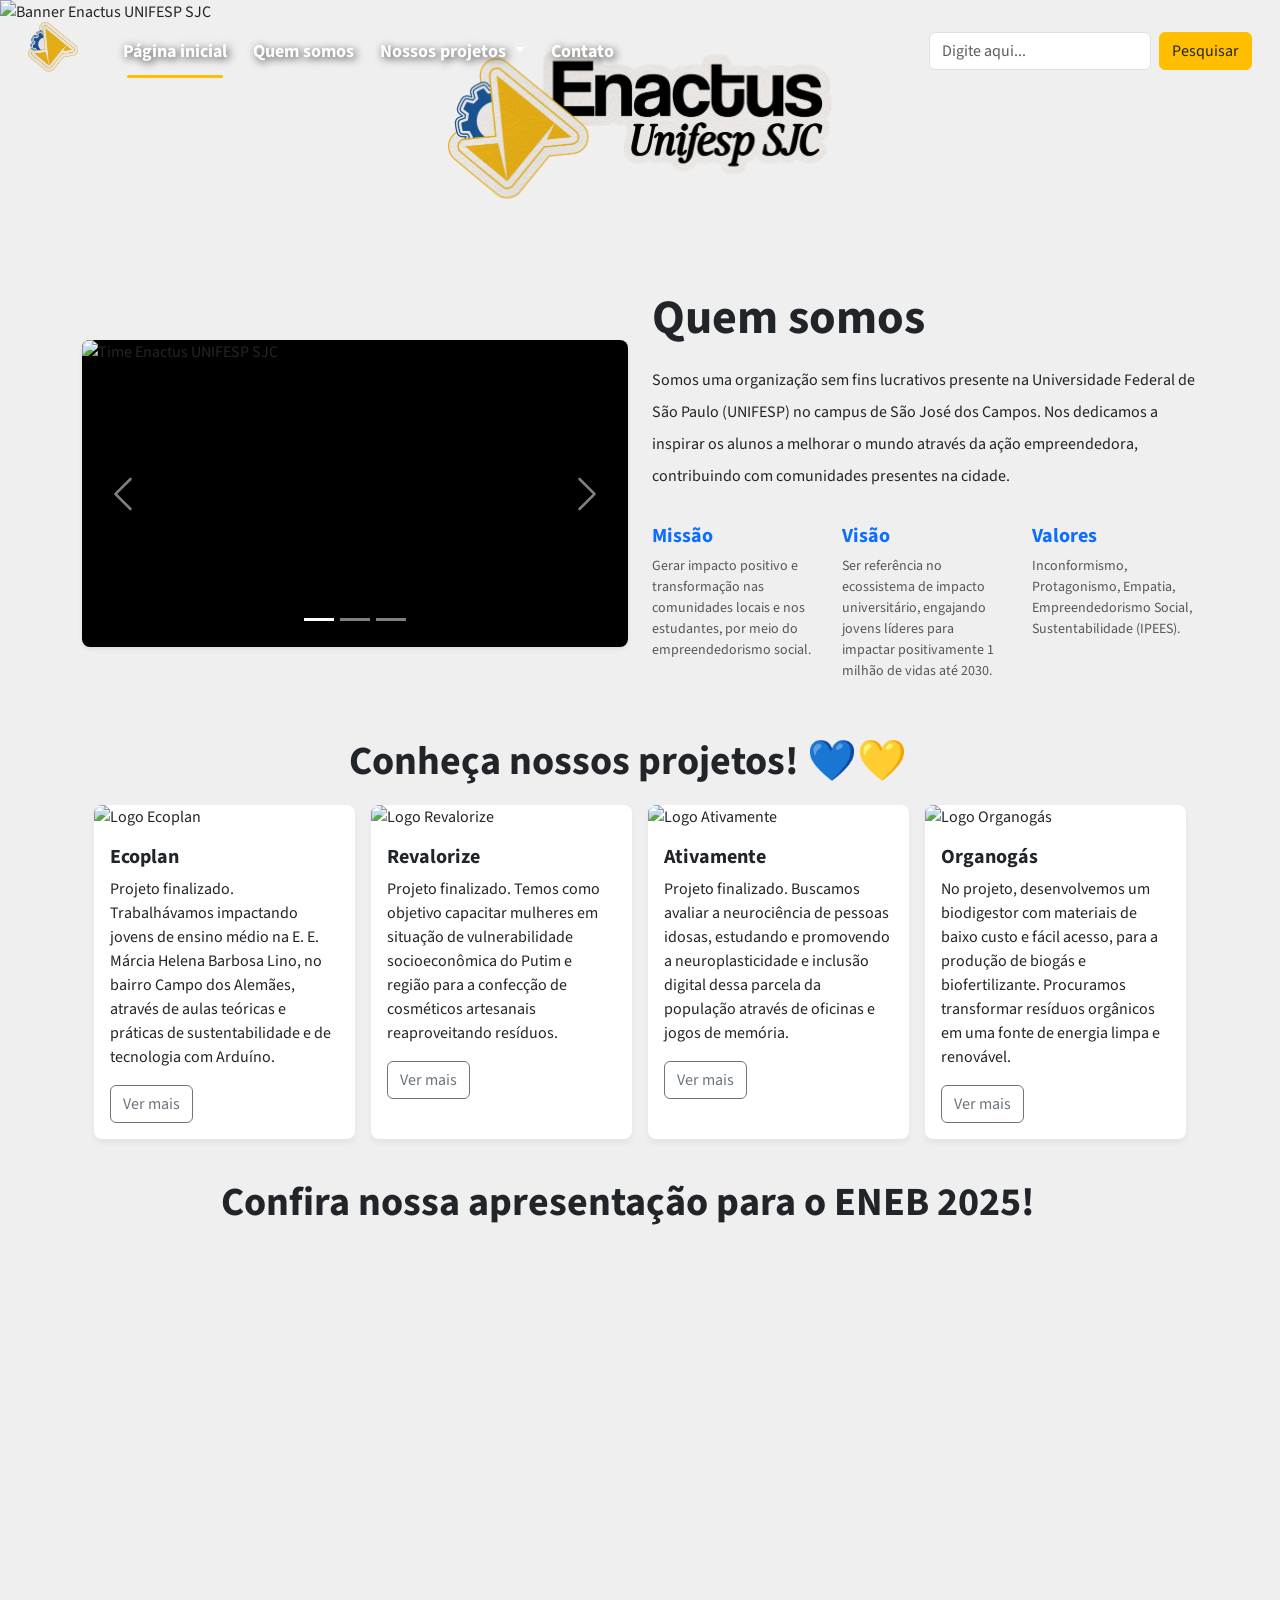
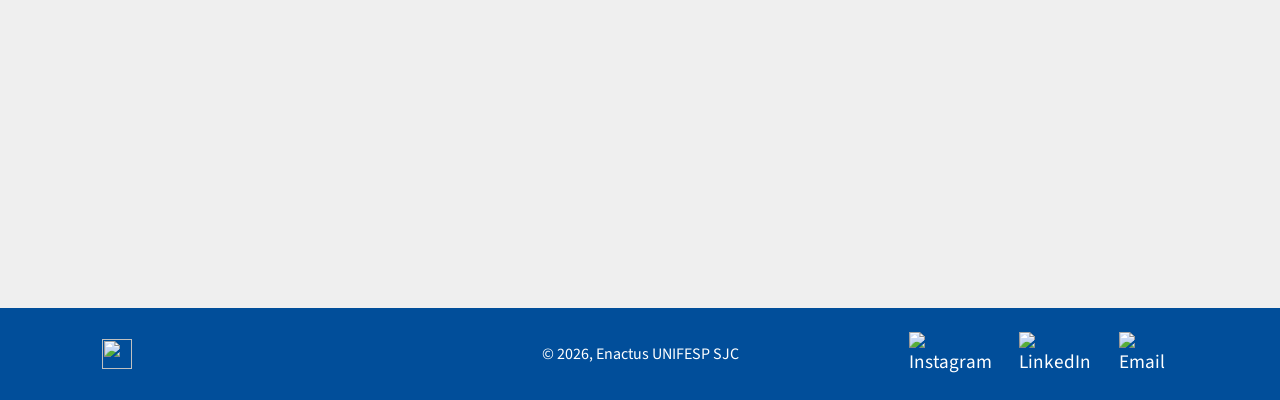
==== index.html @ bd48437e "atualizações site (logos); ajustes pag quem somos" ====
<!DOCTYPE html>
<html lang="pt">

<head>
  <meta charset="UTF-8" />
  <meta name="viewport" content="width=device-width, initial-scale=1.0" />
  <title>Enactus UNIFESP SJC</title>
  <link rel="icon" type="image/x-icon" href="imagens/icon.ico" />

  <meta name="description"
    content="Somos o time Enactus do campus de São José dos Campos da UNIFESP. Transformamos comunidades através do empreendedorismo social." />
  <meta name="keywords"
    content="Enactus, UNIFESP, São José dos Campos, SJC, empreendedorismo, social, impacto, projeto" />
  <meta property="og:title" content="Enactus UNIFESP SJC" />
  <meta property="og:description"
    content="Transformando comunidades através da ação empreendedora em São José dos Campos." />
  <meta property="og:image" content="" /> <!-- nesse content, coloca alguma imagem, mas no servidor do site -->
  <meta property="og:url" content="" />
  <meta property="og:type" content="website" />

  <link rel="canonical" href="" />
  <link rel="preload" as="image" href="imagens/banner.png" />
  <link rel="preload" as="image" href="imagens/logoamarela_nomebranco.png" />
  <link rel="preconnect" href="https://cdn.jsdelivr.net" />
  <link rel="preconnect" href="https://fonts.googleapis.com" />
  <link rel="preconnect" href="https://fonts.gstatic.com" crossorigin />

  <link href="https://cdn.jsdelivr.net/npm/bootstrap@5.3.8/dist/css/bootstrap.min.css" rel="stylesheet"
    integrity="sha384-sRIl4kxILFvY47J16cr9ZwB07vP4J8+LH7qKQnuqkuIAvNWLzeN8tE5YBujZqJLB" crossorigin="anonymous" />
  <link rel="stylesheet" href="style.css" />
  <link href="https://fonts.googleapis.com/css?family=Source+Sans+Pro" rel="stylesheet" type="text/css" />
</head>

<body>
  <nav class="navbar navbar-expand-lg navbar-light custom-transparent p-3 fixed-top">
    <div class="container-fluid">
      <a class="navbar-brand" href="index.html">
        <img src="imagens/logoEnactus_notext.png" alt="Enactus UNIFESP SJC" width="50" height="50"
          class="img-fluid d-inline-block align-text-top" />
      </a>

      <button class="navbar-toggler" type="button" data-bs-toggle="collapse" data-bs-target="#navbarNav"
        aria-controls="navbarNav" aria-expanded="false" aria-label="Toggle navigation">
        <span class="navbar-toggler-icon"></span>
      </button>

      <div class="collapse navbar-collapse sombra" id="navbarNav" style="border-radius: 5px; margin-top: 10px;">
        <ul class="navbar-nav ms-3">
          <li class="nav-item">
            <a class="nav-link fw-bold sombra active" href="index.html">Página inicial</a>
          </li>
          <li class="nav-item">
            <a class="nav-link fw-bold sombra" href="quemsomos.html">Quem somos</a>
          </li>
          <li class="nav-item dropdown">
            <a class="nav-link dropdown-toggle fw-bold sombra" id="navbarScrollingDropdown" role="button"
              data-bs-toggle="dropdown" aria-expanded="false">
              Nossos projetos
            </a>
            <ul class="dropdown-menu" aria-labelledby="navbarScrollingDropdown" style="margin-bottom: 10px">
              <li><a class="dropdown-item disabled">ATIVOS</a></li>
              <li>
                <a class="dropdown-item" href="organogas.html">Organogás</a>
              </li>
              <li>
                <hr class="dropdown-divider" />
              </li>
              <li>
                <a class="dropdown-item disabled">FINALIZADOS</a>
              </li>
              <li>
                <a class="dropdown-item" href="ativamente.html">Ativamente</a>
              </li>
              <li>
                <a class="dropdown-item" href="revalorize.html">Revalorize</a>
              </li>
              <li>
                <a class="dropdown-item" href="ecoplan.html">Ecoplan</a>
              </li>
            </ul>
          </li>
          <li class="nav-item">
            <a class="nav-link fw-bold sombra" href="contato.html">Contato</a>
          </li>
        </ul>

        <div class="d-flex mt-3 mt-lg-0 ms-lg-auto search-container">
          <input id="searchInput" class="form-control me-2" type="search" placeholder="Digite aqui..."
            aria-label="Pesquisar" />
          <button id="searchBtn" class="btn btn-warning" type="button">
            Pesquisar
          </button>
        </div>
      </div>
    </div>
  </nav>

  <div class="popup" id="popup">
    <button class="nav-btn" id="prevBtn">&#8593;</button>
    <span class="popup-text" id="popupText">0/0</span>
    <button class="nav-btn" id="nextBtn">&#8595;</button>
    <button class="close-btn" id="closeBtn">&#215;</button>
  </div>

  <div class="image-stack position-relative">
    <img id="banner" src="imagens/banner.png" class="img-fluid" alt="Banner Enactus UNIFESP SJC" />
    <img id="logo-grande" src="imagens/logoEnactus.png" class="img-fluid" />
  </div>

  <div id="content">
    <div class="container conteudo">
      <div class="row align-items-center">
        <div class="col-12 col-lg-6 mb-4 mb-lg-0">
          <div id="carouselExampleCaptions" class="carousel slide" data-bs-ride="carousel">
            <div class="carousel-indicators">
              <button type="button" data-bs-target="#carouselExampleCaptions" data-bs-slide-to="0" class="active"
                aria-current="true" aria-label="Slide 1"></button>
              <button type="button" data-bs-target="#carouselExampleCaptions" data-bs-slide-to="1"
                aria-label="Slide 2"></button>
              <button type="button" data-bs-target="#carouselExampleCaptions" data-bs-slide-to="2"
                aria-label="Slide 3"></button>
            </div>
            <div class="carousel-inner rounded-3 shadow-sm">
              <div class="carousel-item active">
                <img src="imagens/time.jpeg" alt="Time Enactus UNIFESP SJC" class="d-block w-100"
                  style="object-fit: cover; height: 100%" />
              </div>
              <div class="carousel-item">
                <img src="imagens/img-time-02.jpg" class="d-block w-100" alt="..." />
              </div>
              <div class="carousel-item">
                <img src="imagens/img-time-03.jpg" class="d-block w-100" alt="..." />
              </div>
            </div>
            <button class="carousel-control-prev" type="button" data-bs-target="#carouselExampleCaptions"
              data-bs-slide="prev">
              <span class="carousel-control-prev-icon" aria-hidden="true"></span>
              <span class="visually-hidden">Previous</span>
            </button>
            <button class="carousel-control-next" type="button" data-bs-target="#carouselExampleCaptions"
              data-bs-slide="next">
              <span class="carousel-control-next-icon" aria-hidden="true"></span>
              <span class="visually-hidden">Next</span>
            </button>
          </div>
        </div>

        <div class="col-12 col-lg-6">
          <div class="row">
            <h1 class="fw-bold display-5 mb-3">Quem somos</h1>
            <p class="lh-lg">
              Somos uma organização sem fins lucrativos presente na
              Universidade Federal de São Paulo (UNIFESP) no campus de São
              José dos Campos. Nos dedicamos a inspirar os alunos a melhorar o
              mundo através da ação empreendedora, contribuindo com
              comunidades presentes na cidade.
            </p>
          </div>

          <div class="row g-4 pt-3">
            <div class="col-12 col-md-4">
              <h3 class="fw-bold h5 text-primary">Missão</h3>
              <p class="small text-muted">
                Gerar impacto positivo e transformação nas comunidades locais
                e nos estudantes, por meio do empreendedorismo social.
              </p>
            </div>
            <div class="col-12 col-md-4">
              <h3 class="fw-bold h5 text-primary">Visão</h3>
              <p class="small text-muted">
                Ser referência no ecossistema de impacto universitário,
                engajando jovens líderes para impactar positivamente 1 milhão
                de vidas até 2030.
              </p>
            </div>
            <div class="col-12 col-md-4">
              <h3 class="fw-bold h5 text-primary">Valores</h3>
              <p class="small text-muted">
                Inconformismo, Protagonismo, Empatia, Empreendedorismo Social,
                Sustentabilidade (IPEES).
              </p>
            </div>
          </div>
        </div>
      </div>

      <div class="container conteudo">
        <div class="row col-12 text-center" style="padding-bottom: 1%">
          <h1 class="fw-bold">Conheça nossos projetos! 💙💛</h1>
        </div>

        <div class="row gx-3 gy-3">
          <div class="col-sm-3">
            <div class="card h-100">
              <img src="imagens/logoecoplan_comfundo.png" class="card-img-top" alt="Logo Ecoplan" loading="lazy" />
              <div class="card-body">
                <h5 class="card-title fw-bold">Ecoplan</h5>
                <p class="card-text">
                  Projeto finalizado. Trabalhávamos impactando jovens de
                  ensino médio na E. E. Márcia Helena Barbosa Lino, no bairro
                  Campo dos Alemães, através de aulas teóricas e práticas de
                  sustentabilidade e de tecnologia com Arduíno.
                </p>
                <a href="ecoplan.html" class="btn btn-outline-secondary">Ver mais</a>
              </div>
            </div>
          </div>

          <div class="col-sm-3">
            <div class="card h-100">
              <img src="imagens/logoreva_comfundo.png" class="card-img-top" alt="Logo Revalorize" loading="lazy" />
              <div class="card-body">
                <h5 class="card-title fw-bold">Revalorize</h5>
                <p class="card-text">
                  Projeto finalizado. Temos como objetivo capacitar mulheres
                  em situação de vulnerabilidade socioeconômica do Putim e
                  região para a confecção de cosméticos artesanais
                  reaproveitando resíduos.
                </p>
                <a href="revalorize.html" class="btn btn-outline-secondary">Ver mais</a>
              </div>
            </div>
          </div>

          <div class="col-sm-3">
            <div class="card h-100">
              <img src="imagens/logoativa_comfundo.jpg" class="card-img-top" alt="Logo Ativamente" loading="lazy" />
              <div class="card-body">
                <h5 class="card-title fw-bold">Ativamente</h5>
                <p class="card-text">
                  Projeto finalizado. Buscamos avaliar a neurociência de
                  pessoas idosas, estudando e promovendo a neuroplasticidade e
                  inclusão digital dessa parcela da população através de
                  oficinas e jogos de memória.
                </p>
                <a href="ativamente.html" class="btn btn-outline-secondary">Ver mais</a>
              </div>
            </div>
          </div>

          <div class="col-sm-3">
            <div class="card h-100">
              <img src="imagens/logoorgano_comfundo.png" class="card-img-top" alt="Logo Organogás" loading="lazy" />
              <div class="card-body">
                <h5 class="card-title fw-bold">Organogás</h5>
                <p class="card-text">
                  No projeto, desenvolvemos um biodigestor com materiais de
                  baixo custo e fácil acesso, para a produção de biogás e
                  biofertilizante. Procuramos transformar resíduos orgânicos
                  em uma fonte de energia limpa e renovável.
                </p>
                <a href="organogas.html" class="btn btn-outline-secondary">Ver mais</a>
              </div>
            </div>
          </div>
        </div>
      </div>

      <div class="container conteudo">
        <div class="row col-12 text-center" style="padding-bottom: 1%">
          <h1 class="fw-bold">
            Confira nossa apresentação para o ENEB 2025!
          </h1>
        </div>

        <div class="row justify-content-center">
          <div class="col-12">
            <div class="ratio ratio-16x9">
              <iframe src="https://www.youtube-nocookie.com/embed/jghC62kXd3c"
                title="Apresentação ENEB 2025 - Time Enactus UNIFESP São José dos Campos" frameborder="0"
                allow="accelerometer; autoplay; clipboard-write; encrypted-media; gyroscope; picture-in-picture"
                allowfullscreen loading="lazy">
              </iframe>
            </div>
          </div>
        </div>
      </div>
    </div>
  </div>

  <footer class="site-footer mt-5">
    <div class="container py-4 d-flex justify-content-between align-items-center">
      <div class="footer-left d-flex align-items-center">
        <span><img src="imagens/logobranca.png" width="30" height="30" /></span>
      </div>

      <div class="footer-center">© 2026, Enactus UNIFESP SJC</div>

      <div class="footer-right">
        <a href="https://www.instagram.com/sjcunifespenactus/" class="footer-icon" aria-label="Instagram">
          <img src="imagens/instagram.png" alt="Instagram" width="30" height="30" />
        </a>

        <a href="https://www.linkedin.com/company/enactusunifespsjc/posts/?feedView=all" class="footer-icon ms-3"
          aria-label="LinkedIn">
          <img src="imagens/linkedin.webp" alt="LinkedIn" width="30" height="30" />
        </a>

        <a href="mailto:" class="footer-icon ms-3" aria-label="Email">
          <img src="imagens/email.png" alt="Email" width="30" height="30" />
        </a>
      </div>
    </div>
  </footer>

  <script src="https://cdn.jsdelivr.net/npm/bootstrap@5.3.8/dist/js/bootstrap.bundle.min.js"
    integrity="sha384-FKyoEForCGlyvwx9Hj09JcYn3nv7wiPVlz7YYwJrWVcXK/BmnVDxM+D2scQbITxI"
    crossorigin="anonymous"></script>
  <script src="app.js"></script>
</body>

</html>
---- style.css ----
/* =========================================
   1. RESET & GLOBAIS
   ========================================= */
*,
*::before,
*::after {
  box-sizing: border-box;
}

body {
  margin: 0;
  font-family: "Source Sans Pro", sans-serif;
  background-color: #efefef;
  -webkit-font-smoothing: antialiased; /* Renderização de fonte mais suave */
}

/* Utilitários de espaçamento */
.conteudo {
  padding-top: 40px;
}

.projects-gap {
  gap: 1rem;
}

/* =========================================
   2. NAVBAR & BOTÕES
   ========================================= */
.navbar.custom-transparent {
  background-color: transparent !important;
  transition: background-color 220ms ease, box-shadow 220ms ease;
  padding: 1rem 1rem; /* Mais espaço para toque no mobile */
}

.navbar.custom-transparent .nav-link,
.navbar.custom-transparent .navbar-brand {
  color: #fff;
  font-weight: 600;
  text-shadow: 2px 2px 8px rgba(0, 0, 0, 0.8);
}

/* Estado Scrolled */
.navbar.custom-transparent.scrolled {
  background-color: rgba(255, 255, 255, 0.98) !important;
  box-shadow: 0 2px 6px rgba(0, 0, 0, 0.08);
}

.navbar.custom-transparent.scrolled .nav-link,
.navbar.custom-transparent.scrolled .navbar-brand {
  color: #111 !important;
}

.navbar.custom-transparent.scrolled .sombra,
.navbar.custom-transparent.scrolled .navbar-brand.sombra,
.navbar.custom-transparent.scrolled .nav-link.sombra {
  text-shadow: none !important;
}

/* Toggler (Menu Mobile) */
.navbar.custom-transparent .navbar-toggler {
  border-color: rgba(255, 255, 255, 0.5);
}

.navbar.custom-transparent .navbar-toggler-icon {
  filter: invert(1);
}

.navbar.custom-transparent.scrolled .navbar-toggler-icon {
  filter: none;
}

.nav-item {
  font-size: 18px;
  margin: 0 5px;
}

/* Cores e Botões */
.warning,
.btn-warning {
  background-color: #ffbf00;
  border-color: #ffbf00;
  color: #212529;
}

.primary,
.btn-primary {
  background-color: #014e9a;
  border-color: #014e9a;
  color: #fff;
}

.sombra {
  text-shadow: 2px 2px 4px rgba(0, 0, 0, 0.4);
}

/* =========================================
   ANIMAÇÃO DO DROPDOWN (HOVER)
   ========================================= */

/* Aplica o efeito apenas em telas de computador (acima de 992px) 
   para não atrapalhar o clique no celular */
@media (min-width: 992px) {
  /* Quando passar o mouse no item da lista, mostra o menu */
  .nav-item.dropdown:hover .dropdown-menu {
    display: block;
    animation: fadeInUp 0.3s ease-in-out;
    margin-top: 0; /* Remove espaçamento para o mouse não "escapar" */
  }

  /* Opcional: Efeito na seta do dropdown */
  .nav-item.dropdown:hover .dropdown-toggle::after {
    transform: rotate(180deg);
    transition: transform 0.3s;
  }
}

/* Definição da Animação */
@keyframes fadeInUp {
  from {
    opacity: 0;
    transform: translate3d(0, 20px, 0); /* Começa 20px abaixo */
  }
  to {
    opacity: 1;
    transform: translate3d(0, 0, 0); /* Termina na posição original */
  }
}

/* =========================================
   3. HERO & BANNER
   ========================================= */
.image-stack {
  position: relative;
  overflow: hidden; /* Previne scroll horizontal indesejado */
}

.image-stack #banner {
  display: block;
  width: 100%;
  height: auto;
  object-fit: cover;
  min-height: 250px; /* Garante altura mínima no mobile */
}

.image-stack #logo-grande {
  position: absolute;
  top: 50%;
  left: 50%;
  transform: translate(-50%, -50%);
  width: 30vw;
  max-width: 400px;
  min-width: 160px; /* Melhor que clamp complexo */
  z-index: 2;
  pointer-events: none;
}

/* =========================================
   4. CARDS & CAROUSEL
   ========================================= */
.card {
  overflow: hidden;
  border: none;
  box-shadow: 0 4px 6px rgba(0, 0, 0, 0.05);
  border-radius: 8px;
}

.card-img-top {
  display: block;
  width: 100%;
  height: auto;
}

.carousel-inner {
  aspect-ratio: 16 / 9;
  background-color: #000;
}

.carousel-item {
  height: 100%;
}

.carousel-item img {
  width: 100%;
  height: 100%;
  object-fit: cover;
  object-position: center;
}

.carousel-control-prev-icon,
.carousel-control-next-icon {
  filter: drop-shadow(0 0 6px rgba(0, 0, 0, 0.8));
  width: 2.5rem;
  height: 2.5rem;
}

/* Ajuste do carrossel para celular (mais quadrado para ver melhor) */
@media (max-width: 576px) {
  .carousel-inner {
    aspect-ratio: 4 / 3;
  }
}

/* =========================================
   5. INSTAGRAM CARD (TOTALMENTE REFEITO P/ MOBILE)
   ========================================= */
.instagram-profile-card {
  background: white;
  border: 1px solid #dbdbdb;
  border-radius: 8px;
  width: 100%;
  max-width: 935px; /* Tamanho padrão web do Instagram */
  margin: 0 auto;
  padding: 24px;
  display: flex;
  gap: 24px;
  font-family: -apple-system, BlinkMacSystemFont, "Segoe UI", Roboto, Helvetica,
    Arial, sans-serif;
  flex-wrap: wrap; /* Permite quebrar linha no mobile */
}

.profile-left {
  flex: 1;
  display: flex;
  flex-direction: column;
  min-width: 250px; /* Garante que o texto não esmague */
}

.profile-header {
  display: flex;
  gap: 18px;
  margin-bottom: 12px;
  align-items: center;
}

.profile-pic {
  width: 80px;
  height: 80px;
  border-radius: 50%;
  background: linear-gradient(
    45deg,
    #f09433 0%,
    #e6683c 25%,
    #dc2743 50%,
    #cc2366 75%,
    #bc1888 100%
  );
  display: flex;
  align-items: center;
  justify-content: center;
  flex-shrink: 0;
}

.profile-pic-inner {
  width: 74px;
  height: 74px;
  border-radius: 50%;
  background: #fff; /* Fundo branco para simular borda interna */
  display: flex;
  align-items: center;
  justify-content: center;
  overflow: hidden;
}
/* Caso tenha imagem real dentro */
.profile-pic-inner img {
  width: 100%;
  height: 100%;
  object-fit: cover;
}

.profile-stats-button {
  display: flex;
  flex-direction: column;
  justify-content: center;
  gap: 10px;
  flex: 1;
}

.profile-stats {
  display: flex;
  justify-content: space-around;
  width: 100%;
}

.stat-number {
  font-size: 16px;
  font-weight: 600;
  color: #262626;
  display: block;
}
.stat-label {
  font-size: 12px;
  color: #8e8e8e;
}
.stat {
  text-align: center;
}

.username {
  font-size: 16px;
  font-weight: 600;
  color: #262626;
}
.category {
  font-size: 12px;
  color: #8e8e8e;
  margin-bottom: 8px;
}
.bio {
  font-size: 14px;
  color: #262626;
  line-height: 1.4;
  margin-bottom: 8px;
}
.link {
  font-size: 14px;
  color: #00376b;
  text-decoration: none;
  font-weight: 600;
}

.access-button {
  padding: 7px 16px;
  background: #0095f6;
  color: white;
  border: none;
  border-radius: 8px;
  font-size: 14px;
  font-weight: 600;
  width: 100%;
  cursor: pointer;
  margin-top: auto;
}
.access-button:hover {
  background: #1877f2;
}

/* Grid de Posts Responsiva */
.posts-section {
  display: flex;
  align-items: center;
  justify-content: center;
}

.posts-grid {
  display: grid;
  grid-template-columns: repeat(3, 1fr);
  gap: 4px;
  width: 100%;
  max-width: 400px; /* Limita largura das imagens */
}

.post-preview {
  width: 100%; /* Ocupa a célula da grid */
  aspect-ratio: 1 / 1; /* Força ser quadrado */
  background: #f0f0f0;
  cursor: pointer;
  overflow: hidden;
  transition: opacity 0.2s;
}

.post-preview:hover {
  opacity: 0.8;
}
.post-preview img {
  width: 100%;
  height: 100%;
  object-fit: cover;
}

/* Mobile Instagram Fix */
@media (max-width: 768px) {
  .instagram-profile-card {
    flex-direction: column;
    height: auto; /* Remove altura fixa */
    padding: 16px;
  }

  .profile-left {
    width: 100%;
  }

  .posts-section {
    width: 100%;
  }

  .posts-grid {
    max-width: 100%; /* Ocupa largura total no mobile */
  }
}

/* =========================================
   6. FOOTER (SEM POSITION ABSOLUTE)
   ========================================= */
.site-footer {
  background: #014e9a;
  color: #ffffff;
  position: relative;
}

.site-footer .container {
  max-width: 1100px;
  display: flex;
  justify-content: space-between;
  align-items: center;
  position: relative;
}

.site-footer .brand-badge {
  display: inline-block;
  background: #ffffff;
  color: #014e9a;
  font-weight: 700;
  padding: 0.25rem 0.45rem;
  border-radius: 0.35rem;
  box-shadow: 0 1px 2px rgba(0, 0, 0, 0.06);
}

.site-footer .footer-icon {
  color: #ffffff;
  text-decoration: none;
  margin-left: 10px;
  font-size: 1.2rem;
}
.site-footer .footer-icon:first-child {
  margin-left: 0;
}
.site-footer .footer-icon svg {
  opacity: 0.95;
}
.site-footer .footer-right a:hover {
  opacity: 0.85;
}

/* Footer Centro e Lados com Flexbox */
.site-footer .footer-left,
.site-footer .footer-right {
  flex: 1;
  display: flex;
}

.site-footer .footer-right {
  justify-content: flex-end;
}

.site-footer .footer-center {
  text-align: center;
  flex: 2; /* Dá mais espaço para o centro */
}

/* Footer Mobile */
@media (max-width: 768px) {
  .site-footer .container {
    flex-direction: column;
    gap: 1.5rem;
    text-align: center;
  }

  .site-footer .footer-left,
  .site-footer .footer-right,
  .site-footer .footer-center {
    justify-content: center;
    flex: auto;
  }
}

/* =========================================
   7. POPUP & UTILITÁRIOS
   ========================================= */
.popup {
  display: none;
  position: fixed;
  top: 100px;
  left: 50%;
  transform: translateX(-50%);
  background: #333;
  color: white;
  padding: 15px 20px;
  border-radius: 8px;
  box-shadow: 0 4px 12px rgba(0, 0, 0, 0.3);
  z-index: 1000;
  align-items: center;
  gap: 15px;
  width: 90%; /* Responsivo no mobile */
  max-width: 400px;
}

.popup.show {
  display: flex;
}

.nav-btn {
  background: rgba(255, 255, 255, 0.1);
  color: rgb(0, 0, 0);
  border: none;
  cursor: pointer;
  padding: 8px; /* Touch target maior */
  width: 32px;
  height: 32px;
  display: flex;
  align-items: center;
  justify-content: center;
  border-radius: 4px;
}

.nav-btn:hover:not(:disabled) {
  background: rgba(255, 255, 255, 0.2);
}
.nav-btn:disabled {
  opacity: 0.3;
  cursor: not-allowed;
}

.highlight {
  background-color: yellow;
  padding: 2px;
  border-radius: 2px;
}

.highlight.active {
  background-color: orange;
}

/* =========================================
   8. ACESSIBILIDADE - FOCO VISÍVEL
   ========================================= */
*:focus {
  outline: none !important;
}

*:focus-visible {
  outline: 3px solid #ffbf00 !important;
  outline-offset: 2px;
  border-radius: 4px;
}

.nav-link:focus-visible {
  background-color: rgba(255, 191, 0, 0.2);
  border-radius: 4px;
  outline: 2px solid #ffbf00 !important;
  outline-offset: 2px;
}

.dropdown-toggle:focus-visible {
  background-color: rgba(255, 191, 0, 0.2);
  border-radius: 4px;
  outline: 2px solid #ffbf00 !important;
  outline-offset: 2px;
}

.btn:focus,
.btn:focus-visible {
  outline: none !important;
  box-shadow: 0 0 0 4px rgba(255, 191, 0, 0.4) !important;
  border-color: #ffbf00 !important;
}

#searchInput:focus,
#searchInput:focus-visible {
  border-color: #ffbf00 !important;
  outline: none !important;
  box-shadow: 0 0 0 3px rgba(255, 191, 0, 0.25) !important;
}

.carousel-control-prev:focus-visible,
.carousel-control-next:focus-visible {
  outline: 3px solid #fff !important;
  outline-offset: 2px;
}

.dropdown-item:focus-visible {
  background-color: rgba(255, 191, 0, 0.15);
  outline: 2px solid #ffbf00 !important;
  outline-offset: -2px;
}

.footer-icon:focus-visible {
  outline: 2px solid #ffbf00 !important;
  outline-offset: 3px;
  border-radius: 4px;
}

.navbar-brand:focus-visible {
  outline: 2px solid #ffbf00 !important;
  outline-offset: 3px;
  border-radius: 8px;
}

/* =========================================
   9. PÁGINA ATIVA NO MENU
   ========================================= */
.nav-link.active {
  position: relative;
}

.nav-link.active::after {
  content: "";
  position: absolute;
  bottom: -5px;
  left: 50%;
  transform: translateX(-50%);
  width: 80%;
  height: 3px;
  background-color: #ffbf00;
  border-radius: 2px;
}

.navbar.scrolled .nav-link.active::after {
  background-color: #014e9a;
}

/* =========================================
   10. LAYOUT RESPONSIVO PARA A ABA DO TIME
   ========================================= */
.team-area {
  display: flex;
  flex-wrap: wrap;
  gap: 1.5rem;
  justify-content: center;
  margin-bottom: 3rem;
  width: 100%;
  margin-left: auto;
  margin-right: auto;
}

.team-area .card {
  width: 280px;
  margin: 0;
  flex-shrink: 0;
}

.team-area .card-img-top {
  aspect-ratio: 1 / 1;
  object-fit: cover;
  width: 100%;
}

/* Mobile: 2 cards por linha */
@media (max-width: 768px) {
  .team-area .card {
    width: calc(50% - 0.75rem);
    max-width: 280px;
  }
}

/* Tablets: 3 cards por linha */
@media (min-width: 768px) and (max-width: 991px) {
  .team-area .card {
    width: calc(33.333% - 1rem);
    max-width: 280px;
  }
}

/* Desktop: layouts por quantidade */
@media (min-width: 992px) {
  /* 3 por linha (padrão) */
  .team-area {
    max-width: 910px;
  }

  /* 4 por linha */
  .team-area.layout-4 {
    max-width: 1240px;
  }
}

/* =========================================
   11. ESTILOS DA PÁGINA DE CONTATO
   ========================================= */
.custom-input {
  /* Fundo cinza suave para os inputs para destacar no fundo branco */
  background-color: #f8f9fa; /* Cinza bem claro */
  border: 1px solid #e9ecef;
  border-radius: 6px;
  padding: 12px 15px;
  transition: all 0.3s ease;
}

.custom-input:focus {
  /* Efeito ao clicar no input (foco) usando a cor amarela da marca */
  background-color: #fff;
  border-color: #ffbf00;
  box-shadow: 0 0 0 4px rgba(255, 191, 0, 0.15);
}

.info-box,
.contact-form {
  /* Estilo do container de informações */
  border: 1px solid rgba(0, 0, 0, 0.05); /* Borda sutil */
}

/* Ajuste da altura do mapa para mobile */
@media (max-width: 768px) {
  .ratio-16x9 {
    height: 250px; /* Garante que o mapa não fique muito pequeno no celular */
  }
}

textarea.custom-input {
  resize: none;
}

/* =========================================
   12. CORREÇÃO DA NAVBAR NO MOBILE (FINAL MESMO)
   ========================================= */
@media (max-width: 991px) {
  .navbar.custom-transparent {
    background-color: #0b3a69; /* Começa AZUL SÓLIDO */
    position: fixed !important; /* Sempre fixa no topo */
    top: 0;
    left: 0;
    right: 0;
    z-index: 1030;
    padding-bottom: 0;
    transition: background-color 0.3s ease, box-shadow 0.3s ease;
    border-bottom: 1px solid rgba(255, 255, 255, 0.05); /* Leve borda para acabamento */
  }

  /* Menu Expandido (Fundo Azul) */
  .navbar-collapse {
    background-color: #104982;
    margin: 0;
    width: 100%;
    padding: 20px 15px 25px 15px;
    border-top: 1px solid rgba(255, 255, 255, 0.1);
    max-height: 85vh;
    overflow-y: auto;
    transition: background-color 0.3s ease;
  }

  /* Textos e Ícones Brancos no Azul */
  .navbar.custom-transparent .nav-link,
  .navbar.custom-transparent .navbar-brand {
    color: #fff !important;
    text-shadow: none !important;
  }

  .navbar.custom-transparent .navbar-toggler {
    border-color: rgba(255, 255, 255, 0.5);
  }
  .navbar.custom-transparent .navbar-toggler-icon {
    filter: invert(1);
  }

  /* Dropdown no modo Azul */
  .navbar-nav .dropdown-menu {
    background-color: rgba(0, 0, 0, 0.2);
    border: none;
    padding-left: 20px;
  }
  .navbar-nav .dropdown-item {
    color: rgba(255, 255, 255, 0.8) !important;
  }

  /* A barra vira branca */
  .navbar.custom-transparent.scrolled {
    background-color: #ffffff !important;
    box-shadow: 0 4px 10px rgba(0, 0, 0, 0.1);
    border-bottom: none;
  }

  /* O menu expandido TAMBÉM vira branco */
  .navbar.custom-transparent.scrolled .navbar-collapse {
    background-color: #ffffff;
    border-top: 1px solid #eee;
  }

  /* Textos viram escuros */
  .navbar.custom-transparent.scrolled .nav-link,
  .navbar.custom-transparent.scrolled .navbar-brand {
    color: #333 !important;
  }

  /* Hambúrguer vira escuro */
  .navbar.custom-transparent.scrolled .navbar-toggler {
    border-color: rgba(0, 0, 0, 0.1);
  }
  .navbar.custom-transparent.scrolled .navbar-toggler-icon {
    filter: none;
  }

  /* Dropdown no modo Branco (vira cinza claro) */
  .navbar.custom-transparent.scrolled .navbar-nav .dropdown-menu {
    background-color: #f8f9fa;
  }
  .navbar.custom-transparent.scrolled .navbar-nav .dropdown-item {
    color: #333 !important;
  }

  .navbar-nav .nav-link.active::after,
  .nav-link.active::after {
    display: none !important;
    content: none !important;
    width: 0 !important;
    height: 0 !important;
  }

  /* Barrinha Lateral Amarela (Vertical) - Funciona nos dois estados */
  .nav-link.active {
    border-left: 5px solid #ffbf00;
    padding-left: 15px !important;
  }

  /* Cor de fundo do item ativo no modo Azul */
  .navbar:not(.scrolled) .nav-link.active {
    background-color: rgba(255, 255, 255, 0.1);
  }

  /* Cor de fundo do item ativo no modo Branco */
  .navbar.scrolled .nav-link.active {
    background-color: rgba(0, 0, 0, 0.05);
  }

  /* Alinhamento dos itens não ativos */
  .nav-link:not(.active) {
    border-left: 5px solid transparent;
    padding-left: 15px !important;
  }
  .navbar.custom-transparent .nav-link {
    padding-right: 0;
  }

  /* Busca e Animações */
  .navbar-nav .dropdown-menu.show {
    animation: fadeInMobile 0.4s ease forwards;
  }

  .search-container {
    width: 100%;
    margin-top: 20px !important;
    flex-direction: column;
  }

  #searchInput {
    /* Input levemente cinza para contrastar se fundo for branco */
    background-color: #f1f3f5;
    border: 1px solid transparent;
    width: 100%;
    height: 45px;
  }
  #searchInput:focus {
    background-color: #fff;
    border-color: #ffbf00;
  }

  #searchBtn {
    width: 100%;
    margin-top: 10px;
    height: 45px;
  }

  .popup {
    top: auto; /* Desliga o posicionamento do topo */
    bottom: 30px; /* Fixa no rodapé da tela */
    left: 50%;
    transform: translateX(-50%);
    width: 90%; /* Garante que não vaze nas bordas */
    text-align: center;

    /* Opcional: Efeito de vidro ou sombra mais forte para destacar */
    box-shadow: 0 -4px 20px rgba(0, 0, 0, 0.4);
  }

  /* cores do menu aberto */
  .navbar-collapse.bg-ecoplan {
    background-color: #67836a !important;
  }

    /* era pra mudar as cores da navbar, mas não funcionou??

    .navbar-collapse.bg-reva {
      background-color: #7dae7b !important;
    }

    .navbar-collapse.bg-ativa {
      background-color: #c95110 !important;
    }

    .navbar-collapse.bg-organo {
      background-color: #567913 !important;
    }

    /* Quando a classe 'scrolled' entra (ao rolar), forçamos o branco */
    /* O uso de !important aqui é seguro e garante que o efeito scroll funcione *//*
    .navbar.scrolled {
      background-color: #ffffff !important;
      box-shadow: 0 4px 6px rgba(0, 0, 0, 0.1); /* Sombra suave *//*
      transition: background-color 0.4s ease; /* Transição suave entre a cor e o branco *//*
    }

    /* Opcional: Ajustar cor dos links se o fundo for escuro *//*
    .navbar.bg-azul .nav-link,
    .navbar.bg-verde .nav-link,
    .navbar.bg-escuro .nav-link {
      color: #ffffff;
    }

    /* Mas quando rolar e ficar branco, os links voltam a ser pretos/escuros *//*
    .navbar.scrolled .nav-link {
      color: #333333 !important;
    } */
}

@keyframes fadeInMobile {
  from {
    opacity: 0;
    transform: translateY(-10px);
  }
  to {
    opacity: 1;
    transform: translateY(0);
  }
}

/* =========================================
   13. CORREÇÃO DROPDOWN DESKTOP (SEM SOMBRA)
   ========================================= */
@media (min-width: 768px) {
  /* Garante que dentro do menu dropdown NUNCA tenha sombra */
  .navbar.custom-transparent .dropdown-menu .dropdown-item {
    text-shadow: none !important;
    color: #212529; /* Garante texto escuro para leitura no fundo branco */
  }

  /* Opcional: Garante o fundo branco e sombra na caixa do menu, não no texto */
  .navbar.custom-transparent .dropdown-menu {
    background-color: #fff;
    box-shadow: 0 4px 8px rgba(0, 0, 0, 0.1); /* Sombra na caixa é bom */
  }

  /* Efeito Hover no Desktop (Fundo cinza claro e texto preto ou amarelo) */
  .navbar.custom-transparent .dropdown-item:hover {
    background-color: #f8f9fa;
    color: #111;
  }
}
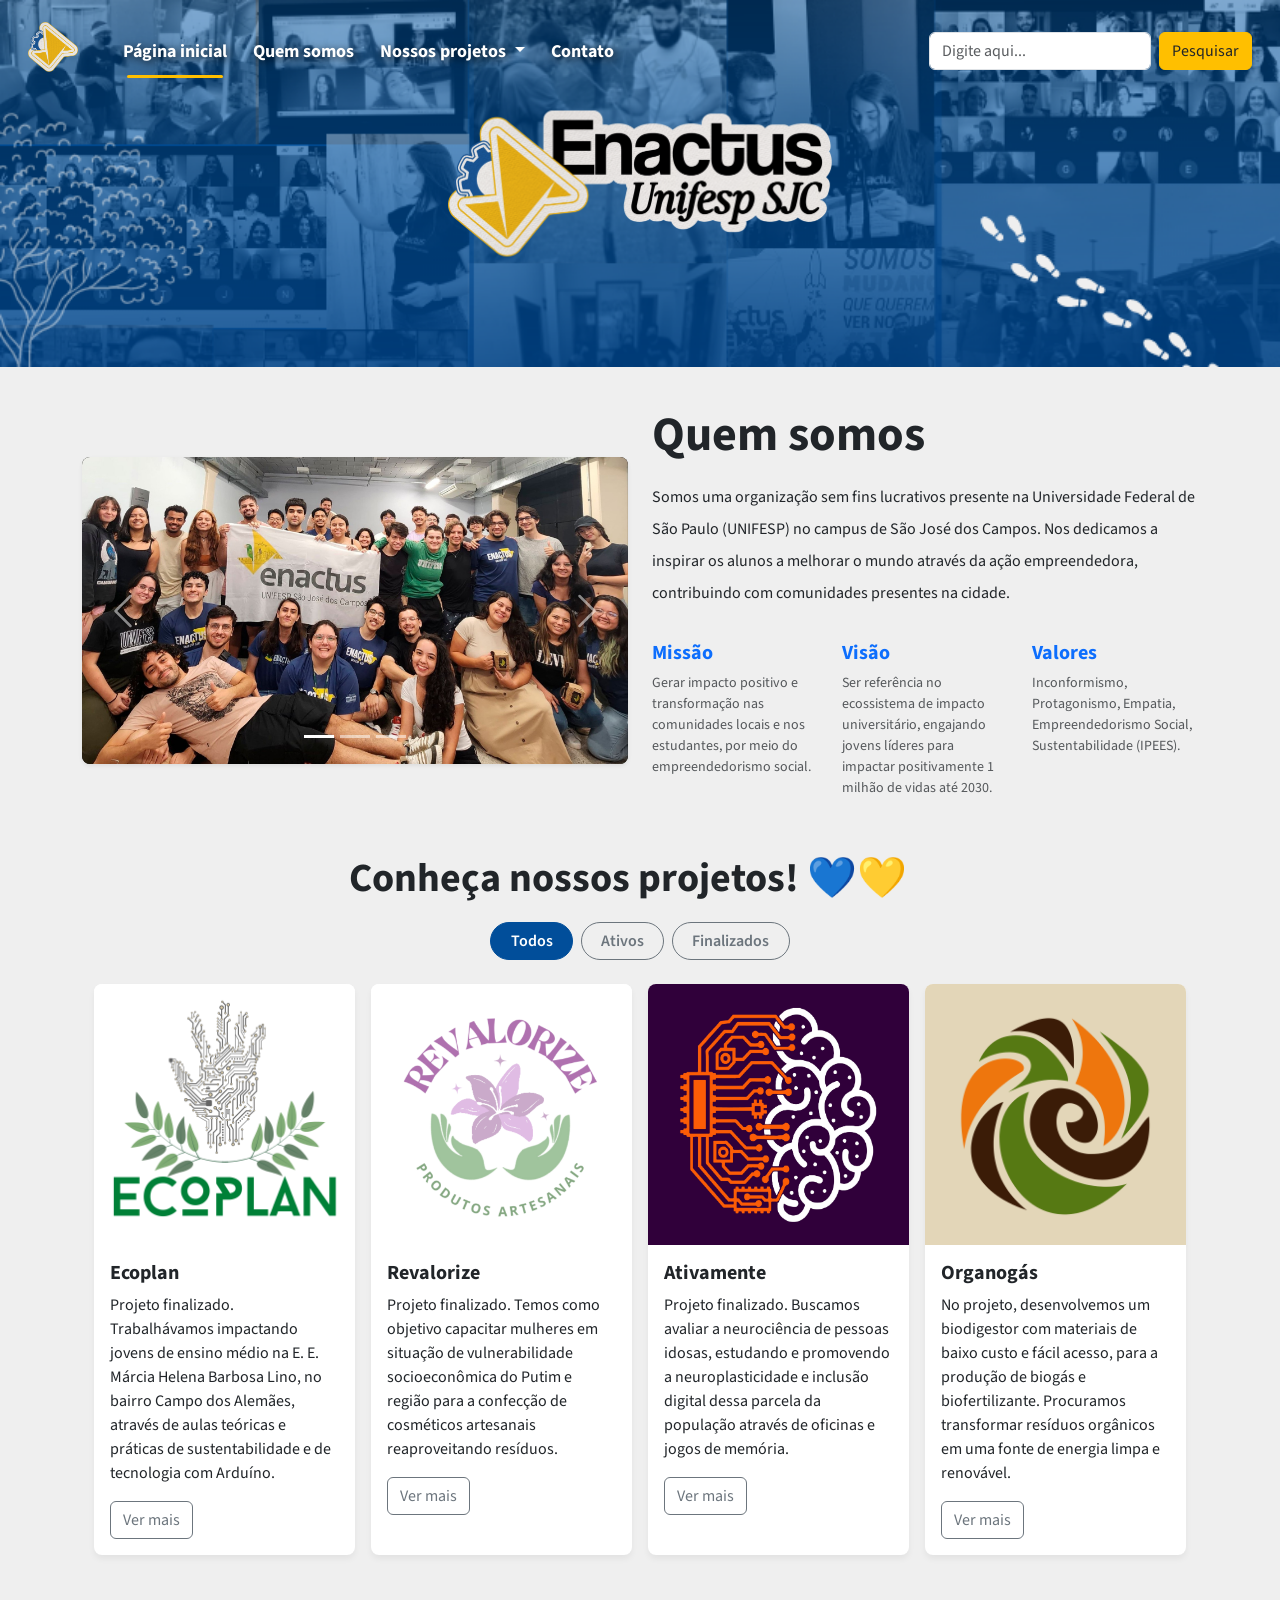
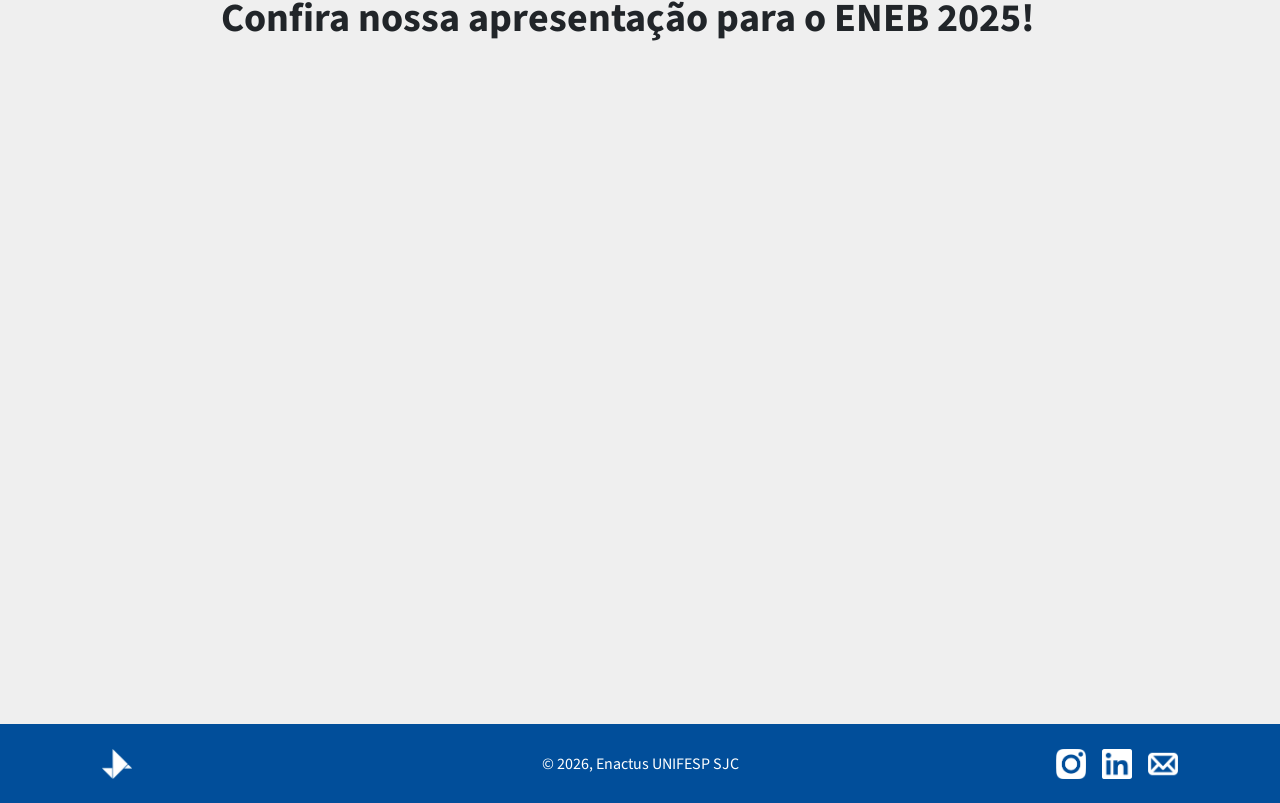
==== commit 3dba72df: "reorganiza imagens e adiciona filtro de projetos" ====
--- a/index.html
+++ b/index.html
@@ -5,7 +5,7 @@
   <meta charset="UTF-8" />
   <meta name="viewport" content="width=device-width, initial-scale=1.0" />
   <title>Enactus UNIFESP SJC</title>
-  <link rel="icon" type="image/x-icon" href="imagens/icon.ico" />
+  <link rel="icon" href="favicon.ico" sizes="any" />
 
   <meta name="description"
     content="Somos o time Enactus do campus de São José dos Campos da UNIFESP. Transformamos comunidades através do empreendedorismo social." />
@@ -19,8 +19,8 @@
   <meta property="og:type" content="website" />
 
   <link rel="canonical" href="" />
-  <link rel="preload" as="image" href="imagens/banner.png" />
-  <link rel="preload" as="image" href="imagens/logoamarela_nomebranco.png" />
+  <link rel="preload" as="image" href="imagens/banners/banner.png" />
+  <link rel="preload" as="image" href="imagens/logos/logoEnactus.png" />
   <link rel="preconnect" href="https://cdn.jsdelivr.net" />
   <link rel="preconnect" href="https://fonts.googleapis.com" />
   <link rel="preconnect" href="https://fonts.gstatic.com" crossorigin />
@@ -35,12 +35,12 @@
   <nav class="navbar navbar-expand-lg navbar-light custom-transparent p-3 fixed-top">
     <div class="container-fluid">
       <a class="navbar-brand" href="index.html">
-        <img src="imagens/logoEnactus_notext.png" alt="Enactus UNIFESP SJC" width="50" height="50"
+        <img src="imagens/logos/logoEnactus_notext.png" alt="Enactus UNIFESP SJC" width="50" height="50"
           class="img-fluid d-inline-block align-text-top" />
       </a>
 
       <button class="navbar-toggler" type="button" data-bs-toggle="collapse" data-bs-target="#navbarNav"
-        aria-controls="navbarNav" aria-expanded="false" aria-label="Toggle navigation">
+        aria-controls="navbarNav" aria-expanded="false" aria-label="Abrir menu">
         <span class="navbar-toggler-icon"></span>
       </button>
 
@@ -54,7 +54,7 @@
           </li>
           <li class="nav-item dropdown">
             <a class="nav-link dropdown-toggle fw-bold sombra" id="navbarScrollingDropdown" role="button"
-              data-bs-toggle="dropdown" aria-expanded="false">
+              data-bs-toggle="dropdown" aria-expanded="false" href="#">
               Nossos projetos
             </a>
             <ul class="dropdown-menu" aria-labelledby="navbarScrollingDropdown" style="margin-bottom: 10px">
@@ -103,8 +103,8 @@
   </div>
 
   <div class="image-stack position-relative">
-    <img id="banner" src="imagens/banner.png" class="img-fluid" alt="Banner Enactus UNIFESP SJC" />
-    <img id="logo-grande" src="imagens/logoEnactus.png" class="img-fluid" />
+    <img id="banner" src="imagens/banners/banner.png" class="img-fluid" alt="Banner Enactus UNIFESP SJC" />
+    <img id="logo-grande" src="imagens/logos/logoEnactus.png" class="img-fluid" />
   </div>
 
   <div id="content">
@@ -122,14 +122,14 @@
             </div>
             <div class="carousel-inner rounded-3 shadow-sm">
               <div class="carousel-item active">
-                <img src="imagens/time.jpeg" alt="Time Enactus UNIFESP SJC" class="d-block w-100"
+                <img src="imagens/home/time.jpeg" alt="Time Enactus UNIFESP SJC" class="d-block w-100"
                   style="object-fit: cover; height: 100%" />
               </div>
               <div class="carousel-item">
-                <img src="imagens/img-time-02.jpg" class="d-block w-100" alt="..." />
+                <img src="imagens/home/img-time-02.jpg" class="d-block w-100" alt="..." />
               </div>
               <div class="carousel-item">
-                <img src="imagens/img-time-03.jpg" class="d-block w-100" alt="..." />
+                <img src="imagens/home/img-time-03.jpg" class="d-block w-100" alt="..." />
               </div>
             </div>
             <button class="carousel-control-prev" type="button" data-bs-target="#carouselExampleCaptions"
@@ -189,10 +189,20 @@
           <h1 class="fw-bold">Conheça nossos projetos! 💙💛</h1>
         </div>
 
+        <div class="d-flex justify-content-center gap-2 mb-4" role="group" aria-label="Filtrar projetos">
+          <button type="button" class="btn btn-outline-secondary filtro-btn active" data-filtro="todos"
+            aria-pressed="true">Todos</button>
+          <button type="button" class="btn btn-outline-secondary filtro-btn" data-filtro="ativo"
+            aria-pressed="false">Ativos</button>
+          <button type="button" class="btn btn-outline-secondary filtro-btn" data-filtro="finalizado"
+            aria-pressed="false">Finalizados</button>
+        </div>
+
         <div class="row gx-3 gy-3">
-          <div class="col-sm-3">
+          <div class="col-sm-3" data-status="finalizado">
             <div class="card h-100">
-              <img src="imagens/logoecoplan_comfundo.png" class="card-img-top" alt="Logo Ecoplan" loading="lazy" />
+              <img src="imagens/projetos/ecoplan/logoecoplan_comfundo.png" class="card-img-top" alt="Logo Ecoplan"
+                loading="lazy" />
               <div class="card-body">
                 <h5 class="card-title fw-bold">Ecoplan</h5>
                 <p class="card-text">
@@ -206,9 +216,10 @@
             </div>
           </div>
 
-          <div class="col-sm-3">
+          <div class="col-sm-3" data-status="finalizado">
             <div class="card h-100">
-              <img src="imagens/logoreva_comfundo.png" class="card-img-top" alt="Logo Revalorize" loading="lazy" />
+              <img src="imagens/projetos/revalorize/logoreva_comfundo.png" class="card-img-top" alt="Logo Revalorize"
+                loading="lazy" />
               <div class="card-body">
                 <h5 class="card-title fw-bold">Revalorize</h5>
                 <p class="card-text">
@@ -222,9 +233,10 @@
             </div>
           </div>
 
-          <div class="col-sm-3">
+          <div class="col-sm-3" data-status="finalizado">
             <div class="card h-100">
-              <img src="imagens/logoativa_comfundo.jpg" class="card-img-top" alt="Logo Ativamente" loading="lazy" />
+              <img src="imagens/projetos/ativamente/logoativa_comfundo.jpg" class="card-img-top" alt="Logo Ativamente"
+                loading="lazy" />
               <div class="card-body">
                 <h5 class="card-title fw-bold">Ativamente</h5>
                 <p class="card-text">
@@ -238,9 +250,10 @@
             </div>
           </div>
 
-          <div class="col-sm-3">
+          <div class="col-sm-3" data-status="ativo">
             <div class="card h-100">
-              <img src="imagens/logoorgano_comfundo.png" class="card-img-top" alt="Logo Organogás" loading="lazy" />
+              <img src="imagens/projetos/organogas/logoorgano_comfundo.png" class="card-img-top" alt="Logo Organogás"
+                loading="lazy" />
               <div class="card-body">
                 <h5 class="card-title fw-bold">Organogás</h5>
                 <p class="card-text">
@@ -281,23 +294,23 @@
   <footer class="site-footer mt-5">
     <div class="container py-4 d-flex justify-content-between align-items-center">
       <div class="footer-left d-flex align-items-center">
-        <span><img src="imagens/logobranca.png" width="30" height="30" /></span>
+        <span><img src="imagens/logos/logobranca.png" width="30" height="30" /></span>
       </div>
 
       <div class="footer-center">© 2026, Enactus UNIFESP SJC</div>
 
       <div class="footer-right">
         <a href="https://www.instagram.com/sjcunifespenactus/" class="footer-icon" aria-label="Instagram">
-          <img src="imagens/instagram.png" alt="Instagram" width="30" height="30" />
+          <img src="imagens/icones/instagram.png" alt="Instagram" width="30" height="30" />
         </a>
 
         <a href="https://www.linkedin.com/company/enactusunifespsjc/posts/?feedView=all" class="footer-icon ms-3"
           aria-label="LinkedIn">
-          <img src="imagens/linkedin.webp" alt="LinkedIn" width="30" height="30" />
+          <img src="imagens/icones/linkedin.webp" alt="LinkedIn" width="30" height="30" />
         </a>
 
         <a href="mailto:" class="footer-icon ms-3" aria-label="Email">
-          <img src="imagens/email.png" alt="Email" width="30" height="30" />
+          <img src="imagens/icones/email.png" alt="Email" width="30" height="30" />
         </a>
       </div>
     </div>
--- a/style.css
+++ b/style.css
@@ -1,6 +1,18 @@
 /* =========================================
    1. RESET & GLOBAIS
    ========================================= */
+:root {
+  --azul: #014e9a;
+  --amarelo: #ffc107;
+}
+
+.area-box {
+  background-color: var(--azul);
+  border-radius: 8px;
+  padding: 20px;
+  margin-bottom: 1.5rem;
+}
+
 *,
 *::before,
 *::after {
@@ -201,7 +213,7 @@
 }
 
 /* =========================================
-   5. INSTAGRAM CARD (TOTALMENTE REFEITO P/ MOBILE)
+   5. INSTAGRAM CARD
    ========================================= */
 .instagram-profile-card {
   background: white;
@@ -700,7 +712,7 @@
 }
 
 /* =========================================
-   12. CORREÇÃO DA NAVBAR NO MOBILE (FINAL MESMO)
+   12. CORREÇÃO DA NAVBAR NO MOBILE
    ========================================= */
 @media (max-width: 991px) {
   .navbar.custom-transparent {
@@ -933,3 +945,37 @@
     color: #111;
   }
 }
+
+/* =========================================
+   14. ANIMAÇÃO DE SCROLL
+   ========================================= */
+@keyframes entrada {
+  from { opacity: 0; transform: translateY(70px) scale(0.96); }
+  to   { opacity: 1; transform: none; }
+}
+
+@supports (animation-timeline: view()) {
+  @media (prefers-reduced-motion: no-preference) {
+    .revelar,
+    .area-box {
+      animation: entrada linear both;
+      animation-timeline: view();
+      animation-range: entry 0% entry 65%;
+    }
+  }
+}
+
+/* =========================================
+   15. FILTRO DE PROJETOSS (HOME)
+   ========================================= */
+.filtro-btn {
+  border-radius: 999px;
+  padding: 0.4rem 1.2rem;
+  font-weight: 600;
+}
+
+.filtro-btn.active {
+  background-color: var(--azul, #014e9a);
+  border-color: var(--azul, #014e9a);
+  color: #fff;
+}
